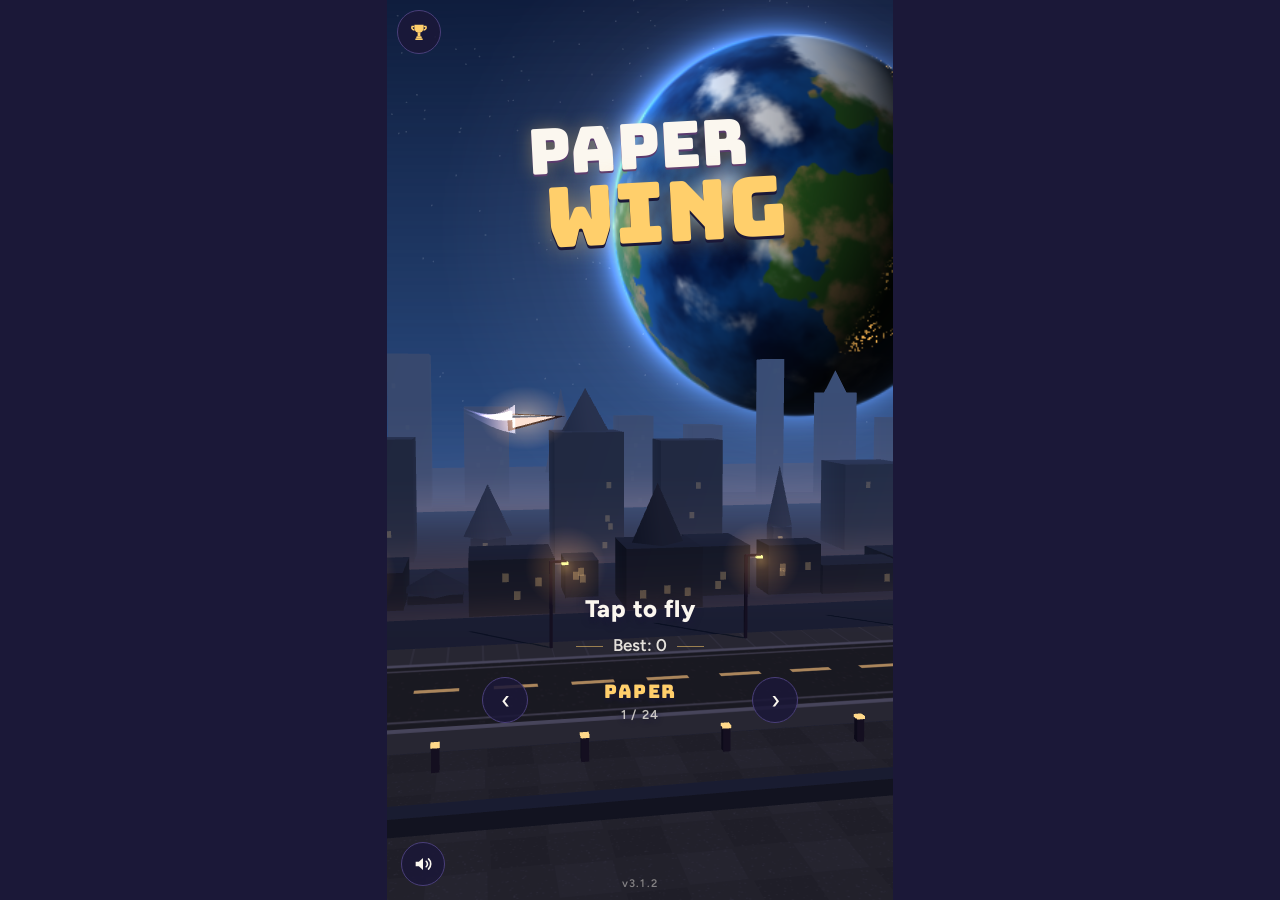
==== index.html @ c00d09dc "v3.1.2: Hubble fotoğrafı gibi Yaratılış Sütunları, FYST tekrar inci beyazı Co-Authored-By: Claude Op" ====
<!doctype html>
<html lang="en" translate="no" class="notranslate">
<head>
<meta charset="utf-8">
<meta name="google" content="notranslate">
<meta name="viewport" content="width=device-width, initial-scale=1, viewport-fit=cover, user-scalable=no">
<title>Paper Wing</title>
<meta name="description" content="Guide a paper plane between frozen clock towers under a giant black hole.">
<meta name="theme-color" content="#1b1838">
<link rel="manifest" href="manifest.webmanifest">
<link rel="icon" type="image/png" sizes="192x192" href="icons/icon-v2-192.png">
<link rel="apple-touch-icon" href="icons/apple-touch-icon-v2.png">
<meta name="apple-mobile-web-app-capable" content="yes">
<meta name="mobile-web-app-capable" content="yes">
<meta name="apple-mobile-web-app-status-bar-style" content="black-translucent">
<meta name="apple-mobile-web-app-title" content="Paper Wing">
<style>
  @font-face { font-family: "Bungee"; src: url("fonts/bungee-latin-400-normal.woff2") format("woff2"); font-weight: 400; font-display: swap; }
  @font-face { font-family: "Figtree"; src: url("fonts/figtree-latin-400-normal.woff2") format("woff2"); font-weight: 400; font-display: swap; }
  @font-face { font-family: "Figtree"; src: url("fonts/figtree-latin-600-normal.woff2") format("woff2"); font-weight: 600; font-display: swap; }
  @font-face { font-family: "Figtree"; src: url("fonts/figtree-latin-800-normal.woff2") format("woff2"); font-weight: 800; font-display: swap; }
  /* Tek dünya: alacakaranlıkta donmuş şehir, bu kez üç boyutlu. Tema bilinçli olarak koyu. */
  :root {
    --ink: #1b1838;
    --dusk: #5a3a6e;
    --paper: #fbf7ef;
    --glow: #ffcf6b;
    --panel: rgba(27, 24, 56, 0.86);
    --panel-edge: #4a3f7a;
    --font-display: "Bungee", "Impact", "Arial Black", sans-serif;
    --font-body: "Figtree", "Segoe UI", system-ui, sans-serif;
    color-scheme: dark;
  }
  *, *::before, *::after { box-sizing: border-box; }
  [hidden] { display: none !important; }
  html, body { height: 100%; }
  body {
    margin: 0; background: var(--ink); color: var(--paper); font-family: var(--font-body);
    overflow: hidden; overscroll-behavior: none; -webkit-tap-highlight-color: transparent;
    user-select: none; -webkit-user-select: none;
  }
  #stage { position: fixed; inset: 0; display: grid; place-items: center; background: var(--ink); touch-action: none; }
  #wrap { position: relative; }
  #game { display: block; touch-action: none; }
  #hud { position: absolute; inset: 0; pointer-events: none; }
  #score {
    /* v3.0.3: tekrar üstte (tam ekranda gök cisimleri aşağı indiği için artık kapatmıyor) */
    position: absolute; top: max(1.6%, env(safe-area-inset-top, 0px)); left: 0; right: 0; text-align: center;
    font-family: var(--font-display); font-size: clamp(36px, 10.5vmin, 62px); color: var(--paper);
    text-shadow: 0 3px 0 var(--ink), 0 0 18px rgba(255, 207, 107, 0.35);
    font-variant-numeric: tabular-nums;
    transform-origin: 50% 60%;
  }
  #flash { position: absolute; inset: 0; background: var(--paper); opacity: 0; }
  #ver { position: absolute; bottom: 1.2%; left: 0; right: 0; text-align: center; font: 600 11px/1 var(--font-body); letter-spacing: .12em; color: var(--paper); opacity: .45; }
  #ui { position: fixed; inset: 0; touch-action: none; }
  #fallback { position: fixed; inset: 0; display: grid; place-items: center; padding-inline: 24px; text-align: center; background: var(--ink); }
  #fallback[hidden] { display: none; }
</style>
<link rel="preload" href="fonts/anton-latin-400-normal.woff2" as="font" type="font/woff2" crossorigin>
<link rel="stylesheet" href="ui.css">
</head>
<body>
<!-- v2.5: FYST açılış logosu (intro.js) — yükleme biter bitmez oynar, dokununca atlanır -->
<div id="intro" style="position:fixed;inset:0;background:#000;z-index:1000"><div id="introFlash"></div><div id="introLogo"><canvas id="introCv"></canvas><div class="introStar s1"></div><div class="introStar s2"></div><div class="introStar s3"></div></div></div>
<script src="intro.js"></script>

<div id="stage">
  <div id="wrap">
    <canvas id="game" aria-label="Paper Wing game"></canvas>
    <div id="hud"><div id="score" hidden></div><div id="flash"></div><div id="ver"></div></div>
  </div>
</div>
<div id="ui"></div>
<p id="fallback" hidden>This device can't run 3D graphics (WebGL).</p>

<script src="three.min.js"></script>
<script>
  window.KK = window.KK || {};
  // Her güncellemede bunu ve sw.js'deki VERSION'ı birlikte artır
  KK.APP_VERSION = '3.1.2';
  KK.W = 360; KK.H = 640; KK.GROUND_Y = 584;
  KK.PALETTE = { skyTop:'#1b1838', skyMid:'#5a3a6e', skyLow:'#e9825a', sun:'#ffcf6b', cityFar:'#3a2f5c', cityNear:'#26203f', tower:'#2e2852', towerEdge:'#4a3f7a', clockFace:'#f3ead8', clockInk:'#1b1838', paper:'#fbf7ef', paperShade:'#d9d0c0', ground:'#171430', groundTop:'#3d335f', glow:'#ffcf6b', text:'#fbf7ef' };
</script>
<!-- game.js ve ui.js 2D sürümden geldi; çizim modülü 3D ile değiştirildi -->
<script src="game.js"></script>
<script src="render3d.js"></script>
<script src="music.js"></script>
<script src="online.js"></script>
<script src="ui.js"></script>
<script>
(function () {
  var canvas = document.getElementById('game');
  if (!window.THREE) { document.getElementById('fallback').hidden = false; return; }

  // v2.5: daha keskin gezegenler için çözünürlük sınırı 1.75 → 2.0 (piksel yükü 2.0²/1.75² = +%31).
  // Koruma: oynarken ilk 180 karenin ortalaması 50 fps altındaysa sınır 1.5'e iner (1.5²/1.75² = −%26).
  // v3.0: kademeli otomatik kalite. Her 180 karelik ölçümde ortalama < 50 fps ise bir kademe iner:
  //   0: DPR 2.0 + gölge → 1: DPR 1.5 (piksel −%44) → 2: DPR 1.25 (−%61) → 3: DPR 1.25 + gölgeler kapalı
  // Seçilen kademe cihazda saklanır, sonraki açılışta oradan başlar (her seferinde baştan yavaşlamasın).
  var PERF_KEY = 'kk.perf', LV_DPR = [2.0, 1.5, 1.25, 1.25];
  var perfLv = 0; try { perfLv = Math.max(0, Math.min(3, parseInt(localStorage.getItem(PERF_KEY), 10) || 0)); } catch (e) { /* yoksay */ }
  var dprCap = LV_DPR[perfLv], perfN = 0, perfMs = 0, perfDone = perfLv >= 3;
  function resize() {
    var dpr = Math.min(window.devicePixelRatio || 1, dprCap); // 3D'de piksel yükünü sınırla (v2.5: 2.0, yavaş cihazda 1.5)
    var scale = Math.min(window.innerWidth / KK.W, window.innerHeight / KK.H);
    var cssW = Math.floor(KK.W * scale), cssH = Math.floor(KK.H * scale);
    // v3.0: telefon ekranı 9:16'dan uzunsa (çoğu telefon ~9:20) tüm ekranı kapla — üst/alt şeritler kalkar.
    // En fazla 9:22'ye kadar uzar (daha uzun ekranlarda küçük şerit kalır). Geniş ekranda (PC) eski çerçeve.
    if (window.innerHeight / window.innerWidth > KK.H / KK.W) { cssW = window.innerWidth; cssH = Math.min(window.innerHeight, Math.floor(cssW * 22 / 9)); }
    canvas.style.width = cssW + 'px'; canvas.style.height = cssH + 'px';
    document.getElementById('wrap').style.width = cssW + 'px';
    document.getElementById('wrap').style.height = cssH + 'px';
    KK.Render3D.resize(cssW, cssH, dpr);
  }

  var state = KK.Game.create();
  try { KK.Render3D.init(canvas, document.getElementById('hud')); }
  catch (err) { document.getElementById('fallback').hidden = false; return; }
  if (perfLv >= 3 && KK.Render3D.lowPower) KK.Render3D.lowPower();
  window.addEventListener('resize', resize);
  resize();

  KK.UI.init({
    root: document.getElementById('ui'),
    canvas: canvas,
    getState: function () { return state; },
    onFlap: function () { KK.Game.flap(state); },
    onRestart: function () { KK.Game.reset(state, KK.UI.startOpts ? KK.UI.startOpts() : null); }   // v2.2: son checkpoint'ten
  });
  if (KK.UI.startOpts) KK.Game.reset(state, KK.UI.startOpts());   // açılışta da kayıtlı checkpoint'ten başla

  var verEl = document.getElementById('ver');
  verEl.textContent = 'v' + KK.APP_VERSION;
  var last = performance.now(), hitStop = 0;
  function frame(now) {
    var rawMs = now - last;
    var dt = Math.min(rawMs / 1000, 1 / 30);
    last = now;
    var paused = KK.UI.isPaused && KK.UI.isPaused();   // v2.0: durdurulmuşken oyun donar
    // v2.1: çarpma anında 80 ms "hit-stop" — darbe hissedilsin diye oyun bir an donar
    if (hitStop > 0) { hitStop -= dt; paused = true; }
    if (!paused) {
      KK.Game.update(state, dt);
      if (state.events.indexOf('bump') >= 0 || state.events.indexOf('hit') >= 0) hitStop = 0.08;
      else if (state.events.indexOf('shield') >= 0) hitStop = 0.05;   // v2.5: kalkan patlayınca daha kısa bir duraklama
    }
    if (!perfDone && state.mode === 'playing' && !paused && rawMs < 250) {
      perfN++; perfMs += rawMs;
      if (perfN >= 180) {
        if (1000 * perfN / perfMs < 50) {
          perfLv++; dprCap = LV_DPR[perfLv]; resize();
          if (perfLv >= 3 && KK.Render3D.lowPower) KK.Render3D.lowPower();
          try { localStorage.setItem(PERF_KEY, String(perfLv)); } catch (e) { /* yoksay */ }
          perfDone = perfLv >= 3;
        } else perfDone = true;            // yeterince akıcı → ölçüm biter
        perfN = 0; perfMs = 0;
      }
    }
    state.best = KK.UI.getBest();
    if (KK.UI.skinFor) KK.Render3D.setSkin(KK.UI.skinFor(state.mode));
    KK.Render3D.draw(state, paused ? 0 : dt, dt);
    KK.UI.handleEvents(state.events, state);
    KK.UI.update(state);
    state.events.length = 0;
    var vh = state.mode !== 'ready'; if (verEl.hidden !== vh) verEl.hidden = vh;   // v3.0: DOM'a sadece değişince yaz
    // Yeni sürüm indirildiyse: oyun ortasında değil, ana ekrandayken sessizce yenile
    if (KK.updateReady && state.mode === 'ready') { KK.updateReady = false; location.reload(); return; }
    requestAnimationFrame(frame);
  }
  // ---- Test modu: linkin sonuna #bot eklenince otomatik pilot + fps sayacı ----
  var BOT = location.hash === '#bot';
  var fpsEl = null, fpsN = 0, fpsT = performance.now();
  if (BOT) {
    fpsEl = document.createElement('div');
    fpsEl.style.cssText = 'position:fixed;left:8px;bottom:8px;z-index:9;padding:4px 8px;border-radius:6px;background:rgba(27,24,56,.8);color:#ffcf6b;font:600 13px/1.2 monospace;pointer-events:none';
    document.body.appendChild(fpsEl);
  }
  function bot(now) {
    fpsN++;
    if (now - fpsT >= 1000) {
      fpsEl.textContent = fpsN + ' fps · ' + renderer() + ' · score ' + state.score;
      fpsN = 0; fpsT = now;
    }
    var p = state.plane;
    if (state.mode === 'dead') { if (state.modeTime > 1.2) KK.Game.reset(state); return; }
    var g = state.gates.find(function (g) { return g.x + g.w > p.x - 15; });
    var target = g ? g.gapY + 16 : 320;
    if (state.mode === 'ready' || (p.y > target && p.vy > -40)) KK.Game.flap(state);
  }
  var glName = null;
  function renderer() {
    if (glName) return glName;
    try {
      var gl = canvas.getContext('webgl2') || canvas.getContext('webgl');
      var ext = gl && gl.getExtension('WEBGL_debug_renderer_info');
      glName = ext ? String(gl.getParameter(ext.UNMASKED_RENDERER_WEBGL)).replace(/^ANGLE \(|\)$/g, '').slice(0, 48) : 'WebGL';
    } catch (e) { glName = 'WebGL'; }
    return glName;
  }
  if (BOT) {
    var inner = frame;
    frame = function (now) { bot(now); inner(now); };
  }
  requestAnimationFrame(frame);
  KK.__state = function () { return state; };
})();
</script>
<script>
  // Çevrimdışı çalışma + "Uygulamayı yükle" için service worker
  if ('serviceWorker' in navigator) {
    // İlk kurulumda zaten yeni sürüm açık; sonraki bir güncelleme devreye girince ana ekranda yenile
    var hadController = !!navigator.serviceWorker.controller;
    navigator.serviceWorker.addEventListener('controllerchange', function () {
      if (hadController) window.KK.updateReady = true;
      hadController = true;
    });
    window.addEventListener('load', function () {
      navigator.serviceWorker.register('sw.js').then(function (reg) {
        // v1.5: uygulama arka plandan öne gelince de güncelleme sor (tam kapatmaya gerek kalmasın)
        document.addEventListener('visibilitychange', function () {
          if (document.visibilityState === 'visible') reg.update().catch(function () {});
        });
        setInterval(function () { reg.update().catch(function () {}); }, 30 * 60 * 1000);
      }).catch(function () {});
    });
  }
</script>
</body>
</html>
---- ui.css ----
@charset "UTF-8";
/* Kağıt Kanat — arayüz katmanları
   Renkler yalnızca index.html değişkenlerinden: --ink --paper --glow --dusk --panel --panel-edge */

.kk-ui {
  --kk-x: 0px;
  --kk-y: 0px;
  --kk-w: 100vw;
  --kk-h: 100vh;
  --kk-r: 0px;
  --kk-ease: cubic-bezier(.2, .8, .2, 1);
  font-family: var(--font-body);
  color: var(--paper);
  -webkit-touch-callout: none;
  user-select: none;
  -webkit-user-select: none;
  cursor: pointer;
}

/* Canvas'ın ekrandaki dikdörtgenine hizalı çerçeve (JS konumlar) */
.kk-frame {
  position: absolute;
  left: var(--kk-x);
  top: var(--kk-y);
  width: var(--kk-w);
  height: var(--kk-h);
  container-type: size;
  pointer-events: none;
}

/* ---------- Ortak katman geçişi ---------- */
.kk-layer {
  position: absolute;
  inset: 0;
  opacity: 0;
  visibility: hidden;          /* gizliyken tıklanamaz ve odaklanamaz */
  pointer-events: none;
  transition: opacity .28s ease, visibility 0s linear .28s;
}
.kk-layer.is-on {
  opacity: 1;
  visibility: visible;
  transition: opacity .28s ease, visibility 0s;
}

/* ---------- Hazır ekranı ---------- */
.kk-ready > * {
  position: absolute;
  left: 0;
  right: 0;
  margin: 0;
  text-align: center;
}

.kk-eyebrow {
  top: max(9%, calc(env(safe-area-inset-top, 0px) + 12px - var(--kk-y)));
  font-size: 13px;
  font-size: clamp(11px, 3.4cqw, 15px);
  font-weight: 600;
  letter-spacing: .22em;
  text-transform: uppercase;
  color: var(--glow);
  opacity: .85;
}

.kk-title {
  top: 13%;
  font-family: var(--font-display);
  font-weight: 400;
  line-height: .92;
  letter-spacing: .01em;
  transform: rotate(-3deg);
  transform-origin: 50% 50%;
  transition: transform .5s var(--kk-ease);
}
.kk-title span { display: block; }
.kk-title-a {
  font-size: 44px;
  font-size: clamp(34px, 12.5cqw, 64px);
  color: var(--paper);
  text-shadow:
    0 2px 0 var(--dusk),
    0 0 18px rgba(255, 207, 107, .35);           /* --glow */
  text-shadow:
    0 2px 0 var(--dusk),
    0 0 18px color-mix(in srgb, var(--glow) 35%, transparent);
}
.kk-title-b {
  font-size: 58px;
  font-size: clamp(44px, 16.5cqw, 84px);
  color: var(--glow);
  margin-left: .6em;                               /* kanat gibi hafif kayık */
  text-shadow:
    0 3px 0 var(--ink),
    0 0 26px rgba(255, 207, 107, .45);
  text-shadow:
    0 3px 0 var(--ink),
    0 0 26px color-mix(in srgb, var(--glow) 45%, transparent);
}
.kk-ready:not(.is-on) .kk-title { transform: rotate(-3deg) translateY(-14px); }

.kk-tap {
  top: 66%;
  font-size: 20px;
  font-size: clamp(17px, 5.4cqw, 24px);
  font-weight: 800;
  letter-spacing: .02em;
  text-shadow: 0 2px 8px var(--ink);
  animation: kk-pulse 1.6s ease-in-out infinite;
}

.kk-ready-best {
  top: calc(66% + 2.4em);
  font-size: 15px;
  font-size: clamp(13px, 4cqw, 17px);
  font-weight: 600;
  font-variant-numeric: tabular-nums;
}
.kk-ready-best::before,
.kk-ready-best::after {
  content: "";
  display: inline-block;
  width: 1.6em;
  height: 1px;
  margin: 0 .6em;
  vertical-align: middle;
  background: var(--glow);
  opacity: .6;
}
.kk-ready-best {
  color: var(--paper);
  opacity: .9;
}

@keyframes kk-pulse {
  0%, 100% { opacity: .55; transform: scale(.98); }
  50%      { opacity: 1;   transform: scale(1.02); }
}

/* ---------- Ölüm paneli ---------- */
.kk-dead {
  display: flex;
  flex-direction: column;
  align-items: center;
  justify-content: center;
  gap: 18px;
  padding: 0 16px;
  background: radial-gradient(ellipse at 50% 45%, rgba(27, 24, 56, .15), rgba(27, 24, 56, .6));
  background: radial-gradient(ellipse at 50% 45%,
    color-mix(in srgb, var(--ink) 15%, transparent),
    color-mix(in srgb, var(--ink) 60%, transparent));
}

/* Kağıt kart: çizgili defter yaprağı + kıvrık köşe */
.kk-card {
  position: relative;
  box-sizing: border-box;
  width: min(84%, 300px);
  padding: 26px 22px 22px;
  text-align: center;
  color: var(--ink);
  background-color: var(--paper);
  background-image: repeating-linear-gradient(
    to bottom,
    transparent 0 27px,
    rgba(90, 58, 110, .14) 27px 28px);            /* --dusk çizgiler */
  background-image: repeating-linear-gradient(
    to bottom,
    transparent 0 27px,
    color-mix(in srgb, var(--dusk) 14%, transparent) 27px 28px);
  border-radius: 3px;
  box-shadow:
    0 1px 0 var(--panel-edge),
    0 18px 40px rgba(27, 24, 56, .55);
  box-shadow:
    0 1px 0 var(--panel-edge),
    0 18px 40px color-mix(in srgb, var(--ink) 55%, transparent);
  clip-path: polygon(0 0, calc(100% - 28px) 0, 100% 28px, 100% 100%, 0 100%);
  transform: rotate(-1.5deg);
  transition: transform .45s var(--kk-ease);
}
/* Kıvrık köşe (kartın kesilen köşesinin katlanmış hali) */
.kk-card::after {
  content: "";
  position: absolute;
  top: 0;
  right: 0;
  width: 28px;
  height: 28px;
  background: linear-gradient(225deg, transparent 50%, var(--glow) 50%);
  background: linear-gradient(225deg, transparent 50%,
    color-mix(in srgb, var(--glow) 55%, var(--paper)) 50%);
}
.kk-dead:not(.is-on) .kk-card {
  transform: translateY(26px) rotate(-5deg) scale(.96);
}

.kk-card-title {
  margin: 0 0 10px;
  font-family: var(--font-display);
  font-weight: 400;
  font-size: 34px;
  font-size: clamp(28px, 9.5cqw, 40px);
  line-height: 1;
  color: var(--dusk);
}

.kk-label {
  margin: 0;
  font-size: 12px;
  font-weight: 800;
  letter-spacing: .24em;
  text-transform: uppercase;
  color: var(--dusk);
}

.kk-score {
  margin: 0;
  font-family: var(--font-display);
  font-size: 72px;
  font-size: clamp(60px, 21cqw, 96px);
  line-height: 1.05;
  color: var(--ink);
  font-variant-numeric: tabular-nums;
}

.kk-card-best {
  margin: 2px 0 18px;
  font-size: 16px;
  font-weight: 600;
  color: var(--ink);
  font-variant-numeric: tabular-nums;
}

/* "Yeni rekor!" damgası (başlığın üstünde, sadece rekor olunca yer kaplar) */
.kk-badge {
  display: none;
  margin: -6px 0 10px;
  padding: 5px 12px 4px;
  font-family: var(--font-display);
  font-size: 14px;
  letter-spacing: .03em;
  color: var(--ink);
  background: var(--glow);
  border: 2px solid var(--ink);
  border-radius: 3px;
  transform: rotate(-6deg);
}
.kk-badge.is-on { display: inline-block; }
.kk-dead.is-on .kk-badge.is-on { animation: kk-stamp .4s var(--kk-ease) .3s both; }

@keyframes kk-stamp {
  from { opacity: 0; transform: rotate(-14deg) scale(1.8); }
  to   { opacity: 1; transform: rotate(-6deg) scale(1); }
}

/* ---------- Butonlar ---------- */
.kk-btn {
  pointer-events: auto;
  font: inherit;
  cursor: pointer;
  touch-action: manipulation;
  -webkit-tap-highlight-color: transparent;
}
.kk-btn:focus { outline: none; }
.kk-btn:focus-visible {
  outline: 3px solid var(--glow);
  outline-offset: 3px;
}

.kk-again {
  display: block;
  width: 100%;
  min-height: 52px;
  padding: 12px 18px;
  border: 0;
  border-radius: 999px;
  font-family: var(--font-display);
  font-size: 20px;
  letter-spacing: .02em;
  color: var(--paper);
  background: var(--ink);
  box-shadow: inset 0 -3px 0 var(--dusk), 0 0 0 2px var(--ink);
  transition: transform .12s ease, box-shadow .12s ease, background-color .12s ease;
}
.kk-again:hover { background: var(--dusk); box-shadow: inset 0 -3px 0 var(--ink), 0 0 0 2px var(--ink); }
.kk-again:active { transform: translateY(2px); box-shadow: inset 0 -1px 0 var(--dusk), 0 0 0 2px var(--ink); }
.kk-again:focus-visible { outline-color: var(--dusk); }

.kk-hint {
  margin: 0;
  font-size: 15px;
  font-weight: 600;
  color: var(--paper);
  text-shadow: 0 2px 8px var(--ink);
  opacity: 0;
  transition: opacity .3s ease;
}
.kk-hint.is-on { opacity: .85; }

/* Sessiz düğmesi: v3.0.3'ten beri çerçevenin SOL ALTI, duraklat yanında */
.kk-mute {
  position: absolute;
  bottom: max(14px, calc(env(safe-area-inset-bottom, 0px) + 8px - var(--kk-b, 0px)));
  left: max(14px, calc(env(safe-area-inset-left, 0px) + 8px - var(--kk-x)));   /* v3.0.3: sol alt köşe */
  width: 44px;
  height: 44px;
  padding: 10px;
  display: grid;
  place-items: center;
  color: var(--paper);
  background: var(--panel);
  border: 1px solid var(--panel-edge);
  border-radius: 50%;
  transition: background-color .15s ease, color .15s ease;
}
.kk-mute svg { width: 22px; height: 22px; display: block; }
.kk-mute[aria-pressed="true"] { color: var(--glow); }
.kk-mute:hover { background: var(--dusk); }

/* Ekran okuyucu metni */
.kk-sr {
  position: absolute;
  width: 1px;
  height: 1px;
  margin: -1px;
  overflow: hidden;
  clip: rect(0 0 0 0);
  white-space: nowrap;
}

/* Kısa ekranlar (yatay telefon vb.) */
@container (max-height: 520px) {
  .kk-dead { gap: 10px; }
  .kk-card { padding: 16px 18px 16px; }
  .kk-card-title { margin-bottom: 4px; }
  .kk-card-best { margin-bottom: 10px; }
}

/* Hareket azaltma: animasyon ve geçiş yok */
@media (prefers-reduced-motion: reduce) {
  .kk-ui *,
  .kk-ui *::before,
  .kk-ui *::after {
    animation: none !important;
    transition: none !important;
  }
  .kk-dead:not(.is-on) .kk-card { transform: rotate(-1.5deg); }
  .kk-ready:not(.is-on) .kk-title { transform: rotate(-3deg); }
  .kk-tap { opacity: 1; }
}

/* ---------- v2.0: Skin seçici ---------- */
.kk-skins {
  top: calc(66% + 4.9em);
  display: flex;
  align-items: center;
  justify-content: center;
  gap: 10px;
  font-size: 15px;
  font-size: clamp(13px, 4cqw, 17px);
}
.kk-arrow {
  flex: none;
  width: 46px;
  height: 46px;
  padding: 0;
  font-size: 26px;
  line-height: 1;
  color: var(--paper);
  background: var(--panel);
  border: 1px solid var(--panel-edge);
  border-radius: 50%;
}
.kk-arrow:active { transform: scale(.92); }
.kk-skin-info {
  /* v3.0: sabit genişlik → oklar isim uzunluğuna göre kaymaz (eskiden min-width idi). v3.0.3: 10.5 → 12em (SINGULARITY ★4 sığsın) */
  width: 12em;
  flex: none;
  display: flex;
  flex-direction: column;
  align-items: center;
  gap: 3px;
  text-shadow: 0 2px 6px var(--ink);
}
.kk-skin-name {
  max-width: 100%;
  white-space: nowrap;
  overflow: hidden;
  text-overflow: ellipsis;
  font-family: var(--font-display);
  font-size: 1.1em;
  letter-spacing: .06em;
  color: var(--glow);
}
.kk-skin-lock {
  font-size: .75em;
  font-weight: 600;
  letter-spacing: .1em;
  text-transform: uppercase;
  opacity: .75;
}
.kk-skins.is-locked .kk-skin-name { color: var(--paper); opacity: .55; }
.kk-skins.is-star .kk-skin-name {
  /* v3.0: yıldızla açılan skinler — gökkuşağı akan isim */
  background: linear-gradient(90deg, #ff6ad5, #ffd36a, #6affd2, #6a9bff, #ff6ad5);
  background-size: 200% 100%;
  -webkit-background-clip: text; background-clip: text;
  color: transparent;
  animation: kk-holo 3s linear infinite;
}
/* v3.0: DEV FYST — açılıştaki FYST logosunun yazısı: Anton, dikeyde 0.596 basık, holografik beyaz/pembe/mavi */
.kk-skins.is-dev .kk-skin-name {
  font-family: "Anton", var(--font-display);
  font-size: 2.3em;
  line-height: 1;
  letter-spacing: .04em;
  transform: scaleY(.596);
  margin: -.2em 0 -.24em;
  overflow: visible;
  background: linear-gradient(100deg, #ffffff 0%, #ffc6e6 22%, #ff8cc8 34%, #ffffff 50%, #8cc8ff 66%, #e3b8f2 80%, #ffffff 100%);
  background-size: 220% 100%;
  -webkit-background-clip: text; background-clip: text;
  color: transparent;
  filter: drop-shadow(0 0 6px rgba(255, 150, 210, .55)) drop-shadow(0 2px 0 #1b1838);
  animation: kk-holo 2.4s linear infinite;
}
/* v3.0: AGA — zümrüt yeşili, ışıltılı altın süpürme */
.kk-skins.is-aga .kk-skin-name {
  font-size: 1.35em;
  letter-spacing: .2em;
  background: linear-gradient(90deg, #2fbf71, #8affc0, #ffe9a0, #8affc0, #2fbf71);
  background-size: 200% 100%;
  -webkit-background-clip: text; background-clip: text;
  color: transparent;
  filter: drop-shadow(0 2px 0 #062a18) drop-shadow(0 0 6px rgba(90, 255, 168, .5));
  animation: kk-holo 4s linear infinite;
}
/* v3.0: CHEERS — kehribar bira, köpük beyazı */
.kk-skins.is-cheers .kk-skin-name {
  background: linear-gradient(180deg, #fffbe8 0 34%, #ffc547 38%, #d9861a 100%);
  -webkit-background-clip: text; background-clip: text;
  color: transparent;
  filter: drop-shadow(0 2px 0 #1a0a02) drop-shadow(0 0 6px rgba(255, 197, 71, .5));
}
/* Gradyan isimlerde text-shadow yazının ÜSTÜNE çizilip onu karartıyordu → gölge yerine filter: drop-shadow */
.kk-skins.is-star .kk-skin-name, .kk-skins.is-dev .kk-skin-name, .kk-skins.is-aga .kk-skin-name, .kk-skins.is-cheers .kk-skin-name { text-shadow: none; }
.kk-skins.is-star .kk-skin-name { filter: drop-shadow(0 2px 0 #1b1838) drop-shadow(0 0 5px rgba(255, 255, 255, .25)); }
@keyframes kk-holo { to { background-position: 200% 0; } }

/* Gizli dokunma alanı: sürüm yazısının üstünde, görünmez */
.kk-devtap {
  top: auto;
  bottom: 0;
  left: 30%;
  right: 30%;
  height: 34px;
  padding: 0;
  opacity: 0;
  border: 0;
  background: transparent;
}

/* ---------- v2.0: Durdurma ---------- */
.kk-pause {
  position: absolute;
  bottom: max(14px, calc(env(safe-area-inset-bottom, 0px) + 8px - var(--kk-b, 0px)));
  left: calc(max(14px, calc(env(safe-area-inset-left, 0px) + 8px - var(--kk-x))) + 52px);   /* v3.0.3: sesin sağında */
  width: 44px;
  height: 44px;
  padding: 10px;
  display: grid;
  place-items: center;
  color: var(--paper);
  background: var(--panel);
  border: 1px solid var(--panel-edge);
  border-radius: 50%;
  opacity: 0;
  visibility: hidden;
  transition: opacity .2s ease, visibility 0s linear .2s;
}
.kk-pause.is-on { opacity: 1; visibility: visible; transition: opacity .2s ease, visibility 0s; }
.kk-pause svg { width: 22px; height: 22px; display: block; }
.kk-paused, .kk-code, .kk-finish {
  display: grid;
  place-items: center;
  background: rgba(13, 11, 30, .45);
}
.kk-paused.is-on, .kk-code.is-on, .kk-finish.is-on { pointer-events: auto; }
.kk-pcard, .kk-ccard { display: flex; flex-direction: column; gap: 10px; }
.kk-ghost {
  min-height: 46px;
  padding: 10px 18px;
  font-weight: 800;
  color: var(--dusk);
  background: transparent;
  border: 2px solid var(--dusk);
  border-radius: 12px;
}
.kk-ghost:active { transform: scale(.97); }
.kk-count {
  position: absolute;
  inset: 0;
  display: grid;
  place-items: center;
  pointer-events: none;
  font-family: var(--font-display);
  font-size: clamp(64px, 26cqw, 120px);
  color: var(--paper);
  text-shadow: 0 4px 0 var(--ink), 0 0 30px rgba(255, 207, 107, .5);
}
.kk-count:empty { display: none; }

/* Kod kutusu */
.kk-input {
  pointer-events: auto;
  box-sizing: border-box;
  width: 100%;
  min-height: 48px;
  padding: 10px 12px;
  font: 800 18px/1 var(--font-body);
  letter-spacing: .12em;
  text-align: center;
  text-transform: uppercase;
  color: var(--ink);
  background: #fff;
  border: 2px solid var(--dusk);
  border-radius: 12px;
  user-select: text;
  -webkit-user-select: text;
}
.kk-input:focus { outline: 3px solid var(--glow); outline-offset: 2px; }
.kk-code-msg { margin: 0; min-height: 1.2em; font-weight: 800; color: var(--dusk); }
.kk-shake { animation: kk-shake .35s ease; }
@keyframes kk-shake { 25% { transform: translateX(-8px); } 75% { transform: translateX(8px); } }

/* ---------- v2.2: İlerleme ve yolculuk sonu ---------- */
.kk-progress {
  top: calc(66% - 2.3em);
  font-size: 13px;
  font-size: clamp(12px, 3.6cqw, 15px);
  font-weight: 800;
  letter-spacing: .08em;
  text-transform: uppercase;
  color: var(--glow);
  text-shadow: 0 2px 6px var(--ink);
}
.kk-progress:empty { display: none; }
.kk-fcard { display: flex; flex-direction: column; gap: 8px; }
.kk-fin-stars {
  margin: 0;
  font-size: clamp(34px, 12cqw, 52px);
  line-height: 1;
  color: #e0a800;
  text-shadow: 0 0 18px rgba(255, 207, 107, .8);
  animation: kk-pulse 1.4s ease-in-out infinite;
}
.kk-fin-gift { margin: 0 0 6px; font-weight: 800; color: var(--dusk); line-height: 1.35; }

/* ───────── v2.5: FYST açılış logosu (intro.js) ───────── */
  @font-face { font-family: "Anton"; src: url("fonts/anton-latin-400-normal.woff2") format("woff2"); font-display: block; }
  /* FYST açılışı: siyah ekran → BAM (logo oturur + sarsıntı + flaş) → holografik ışık süpürmesi → kararma */
  #intro { position: fixed; inset: 0; background: #000; display: grid; place-items: center; z-index: 1000; touch-action: none; }
  #intro.out { opacity: 0; transition: opacity .4s ease; }
  #introFlash { position: absolute; inset: 0; background: #fff; opacity: 0; pointer-events: none; }
  /* v3.0: optik merkez — kutu ekranın tam ortasında 'aşağıda' görünüyordu; alt boşluk 7vh → logo 3.5vh yukarı */
  #introLogo { position: relative; opacity: 0; will-change: transform; }   /* v3.0.4: tam ortada (uygulama artık gerçekten tam ekran) */
  #introCv { display: block; filter: drop-shadow(0 0 0 rgba(255, 170, 220, 0)); }
  .introStar { position: absolute; right: -3%; top: -12%; width: 16%; aspect-ratio: 1; opacity: 0; transform: scale(0); pointer-events: none;
    background: radial-gradient(circle, #fff 0 6%, rgba(255, 200, 235, .85) 9%, transparent 30%),
                linear-gradient(90deg, transparent 47%, #fff 50%, transparent 53%),
                linear-gradient(0deg, transparent 47%, #fff 50%, transparent 53%);
    -webkit-mask: radial-gradient(circle, #000 20%, transparent 70%); mask: radial-gradient(circle, #000 20%, transparent 70%); }
  .bam #introLogo { animation: bam .14s cubic-bezier(.2, 1.6, .4, 1) forwards, shake .22s linear .02s; }
  .bam #introFlash { animation: flash .18s ease-out; }
  .bam #introCv { animation: bamglow .5s ease-out; }
  .shine #introCv { animation: glow 1s ease-in-out; }
  .introStar.s1 { right: auto; left: 2%; top: 55%; width: 9%; }
  .introStar.s2 { right: auto; left: 46%; top: 8%; width: 11%; }
  .shine .introStar.s1 { animation: star .45s ease-out .22s; }
  .shine .introStar.s2 { animation: star .45s ease-out .45s; }
  .shine .introStar.s3 { animation: star .6s ease-out .7s; }
  @keyframes bam { 0% { opacity: 1; transform: scale(1.15); } 100% { opacity: 1; transform: scale(1); } }
  @keyframes shake { 0%, 100% { translate: 0 0; } 20% { translate: -6px 3px; } 40% { translate: 5px -4px; } 60% { translate: -4px -2px; } 80% { translate: 3px 3px; } }
  @keyframes flash { 0% { opacity: .55; } 100% { opacity: 0; } }
  @keyframes glow { 0%, 100% { filter: drop-shadow(0 0 0 rgba(255, 170, 220, 0)); } 50% { filter: drop-shadow(0 0 22px rgba(255, 160, 220, .35)) drop-shadow(0 0 6px rgba(170, 215, 255, .25)); } }
  @keyframes bamglow { 0% { filter: drop-shadow(0 0 40px rgba(255, 255, 255, .9)); } 100% { filter: drop-shadow(0 0 0 rgba(255, 255, 255, 0)); } }
  @keyframes star { 0% { opacity: 0; transform: scale(0) rotate(0deg); } 35% { opacity: 1; transform: scale(1) rotate(45deg); } 100% { opacity: 0; transform: scale(.3) rotate(90deg); } }

/* ---------- v2.5: iPhone kurulum rehberi (sadece iOS Safari, ana ekrana eklenmemişken) ---------- */
.kk-ios {
  position: fixed; z-index: 20; left: 50%; transform: translateX(-50%);
  bottom: calc(max(12px, env(safe-area-inset-bottom, 0px)) + 4px);
  width: min(340px, calc(100% - 32px)); box-sizing: border-box;
  padding: 12px 40px 12px 14px; border-radius: 14px;
  background: rgba(27, 24, 56, .94); border: 1px solid rgba(255, 255, 255, .16);
  box-shadow: 0 10px 30px rgba(0, 0, 0, .45);
  color: var(--paper, #fbf7ef); font: 600 13px/1.4 var(--font-body, system-ui, sans-serif);
}
.kk-ios[hidden] { display: none; }
.kk-ios-t { display: block; margin-bottom: 6px; font-weight: 800; letter-spacing: .06em; text-transform: uppercase; font-size: 12px; color: var(--glow, #ffcf6b); }
.kk-ios ol { margin: 0; padding-left: 18px; display: grid; gap: 3px; }
.kk-ios-x {
  position: absolute; top: 6px; right: 6px; width: 32px; height: 32px; border: 0; border-radius: 50%;
  background: transparent; color: inherit; font-size: 22px; line-height: 1; opacity: .7; cursor: pointer;
}
.kk-ios-x:focus-visible { outline: 2px solid var(--glow, #ffcf6b); }

/* ---------- v2.5: Skor tablosu ---------- */
/* Kupa düğmesi: çerçevenin sol üstü (sağ üstte ses düğmesi var), sadece ana ekran ve bitiş ekranında */
.kk-boardbtn {
  position: absolute;
  top: max(10px, calc(env(safe-area-inset-top, 0px) + 8px - var(--kk-y)));
  left: max(10px, calc(env(safe-area-inset-left, 0px) + 8px - var(--kk-x)));
  width: 44px; height: 44px; padding: 10px;
  display: grid; place-items: center;
  color: var(--glow);
  background: var(--panel);
  border: 1px solid var(--panel-edge);
  border-radius: 50%;
  opacity: 0; visibility: hidden;
  transition: opacity .2s ease, visibility 0s linear .2s, background-color .15s ease;
}
.kk-boardbtn.is-on { opacity: 1; visibility: visible; transition: opacity .2s ease, visibility 0s, background-color .15s ease; }
.kk-boardbtn svg { width: 22px; height: 22px; display: block; }
.kk-boardbtn:hover { background: var(--dusk); }
.kk-board { display: grid; place-items: center; background: rgba(13, 11, 30, .55); }
.kk-board.is-on { pointer-events: auto; }
.kk-bcard { display: flex; flex-direction: column; gap: 10px; width: min(88%, 330px); }
/* Satırlar kartın 28 px'lik defter çizgilerine oturur */
.kk-board-list { list-style: none; margin: 0; padding: 0; text-align: left; font-variant-numeric: tabular-nums; }
.kk-board-row {
  display: grid; grid-template-columns: 1.6em auto 1fr auto; align-items: baseline; column-gap: 8px;
  height: 28px; line-height: 28px; padding: 0 4px; color: var(--ink);
}
.kk-board-rank { font-weight: 800; color: var(--dusk); opacity: .7; text-align: right; }
.kk-board-score { font-family: var(--font-display); font-size: 19px; }
.kk-board-where { font-size: 11px; font-weight: 800; letter-spacing: .08em; text-transform: uppercase; color: var(--dusk); white-space: nowrap; overflow: hidden; text-overflow: ellipsis; min-width: 0; }
.kk-board-date { font-size: 12px; color: var(--dusk); opacity: .75; }
.kk-board-row:first-child .kk-board-rank, .kk-board-row:first-child .kk-board-score { color: #b8860b; opacity: 1; }
.kk-board-row.is-new { background: color-mix(in srgb, var(--glow) 32%, transparent); border-radius: 4px; }
.kk-board-empty { padding: 14px 4px; line-height: 28px; text-align: center; color: var(--dusk); font-weight: 600; }

/* ---------- v2.5: Müzik / efekt ses kaydırıcıları (duraklatma menüsü) ---------- */
.kk-vol { display: grid; grid-template-columns: 4.6em 1fr 3em; align-items: center; gap: 10px; height: 28px; color: var(--dusk); font-weight: 800; font-size: 13px; letter-spacing: .04em; }
.kk-vol-out { text-align: right; font-variant-numeric: tabular-nums; font-size: 12px; opacity: .8; }
.kk-range { -webkit-appearance: none; appearance: none; width: 100%; height: 28px; min-height: 0; margin: 0; padding: 0; box-shadow: none; background: transparent; border: 0; accent-color: var(--dusk); }
.kk-range::-webkit-slider-runnable-track { height: 6px; border-radius: 3px; background: color-mix(in srgb, var(--dusk) 28%, transparent); }
.kk-range::-webkit-slider-thumb { -webkit-appearance: none; width: 22px; height: 22px; margin-top: -8px; border-radius: 50%; background: var(--dusk); border: 3px solid var(--paper); box-shadow: 0 1px 3px rgba(0,0,0,.35); }
.kk-range::-moz-range-track { height: 6px; border-radius: 3px; background: color-mix(in srgb, var(--dusk) 28%, transparent); }
.kk-range::-moz-range-thumb { width: 18px; height: 18px; border-radius: 50%; background: var(--dusk); border: 3px solid var(--paper); }
.kk-range:focus-visible { outline: 2px solid var(--glow); outline-offset: 2px; }

/* ---------- v2.5: Yıldız rozeti (bitirilen yolculuk sayısı) — başlığın altında ---------- */
.kk-starbadge {
  top: 36%;
  font-family: var(--font-display);
  font-size: clamp(22px, 7.5cqw, 32px);
  letter-spacing: .08em;
  color: var(--glow);
  text-shadow: 0 3px 0 var(--ink), 0 0 18px rgba(255, 207, 107, .55);
}
.kk-starbadge:empty { display: none; }

/* ---------- v2.5: Çevrimiçi skor tablosu: sekmeler, isim ---------- */
.kk-tabs { display: grid; grid-template-columns: repeat(3, 1fr); gap: 4px; padding: 3px; border-radius: 10px; background: color-mix(in srgb, var(--dusk) 14%, transparent); }
.kk-tabs[hidden] { display: none; }
.kk-tab { min-height: 34px; padding: 4px 6px; border: 0; border-radius: 8px; background: transparent; color: var(--dusk); font: 800 12px/1.1 var(--font-body); letter-spacing: .03em; }
.kk-tab.is-on { background: var(--dusk); color: var(--paper); }
.kk-tab:focus-visible { outline: 2px solid var(--glow); }
.kk-nameform { display: flex; flex-direction: column; gap: 8px; }
.kk-nameform[hidden] { display: none; }
.kk-nameinput { text-transform: none; letter-spacing: .02em; }
.kk-board-me { align-self: center; min-height: 32px; padding: 4px 10px; border: 0; background: transparent; color: var(--dusk); font: 700 12px/1.35 var(--font-body); white-space: pre-line; text-decoration: underline; text-underline-offset: 3px; opacity: .8; }
.kk-board-me[hidden] { display: none; }
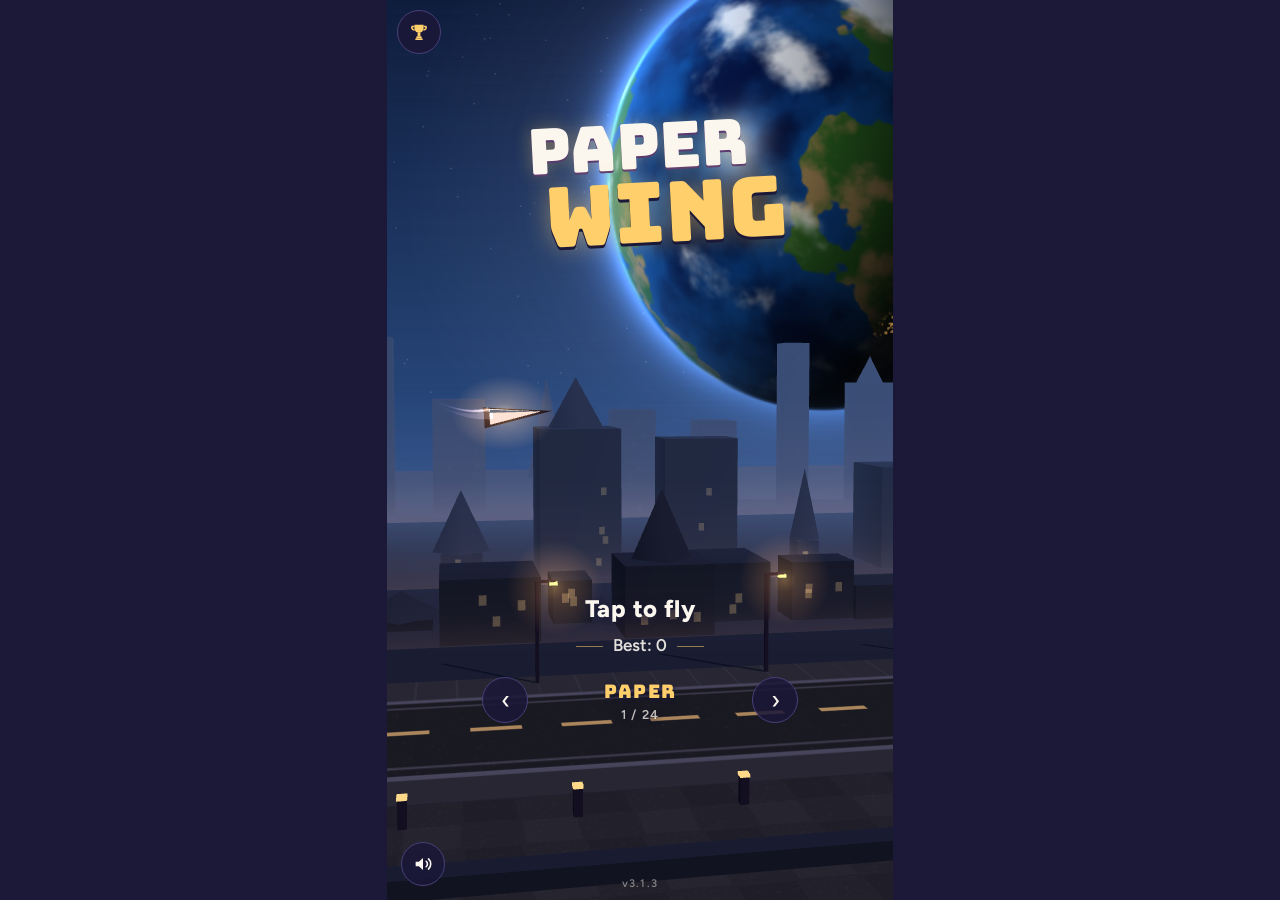
==== commit dd62439c: "v3.1.3: tanıtım turu (/tour): her 20 kulede bir gök cismi, ayrı kayıtlar, skor tablosu kapalı Co-Aut" ====
--- a/index.html
+++ b/index.html
@@ -78,7 +78,7 @@
 <script>
   window.KK = window.KK || {};
   // Her güncellemede bunu ve sw.js'deki VERSION'ı birlikte artır
-  KK.APP_VERSION = '3.1.2';
+  KK.APP_VERSION = '3.1.3';
   KK.W = 360; KK.H = 640; KK.GROUND_Y = 584;
   KK.PALETTE = { skyTop:'#1b1838', skyMid:'#5a3a6e', skyLow:'#e9825a', sun:'#ffcf6b', cityFar:'#3a2f5c', cityNear:'#26203f', tower:'#2e2852', towerEdge:'#4a3f7a', clockFace:'#f3ead8', clockInk:'#1b1838', paper:'#fbf7ef', paperShade:'#d9d0c0', ground:'#171430', groundTop:'#3d335f', glow:'#ffcf6b', text:'#fbf7ef' };
 </script>
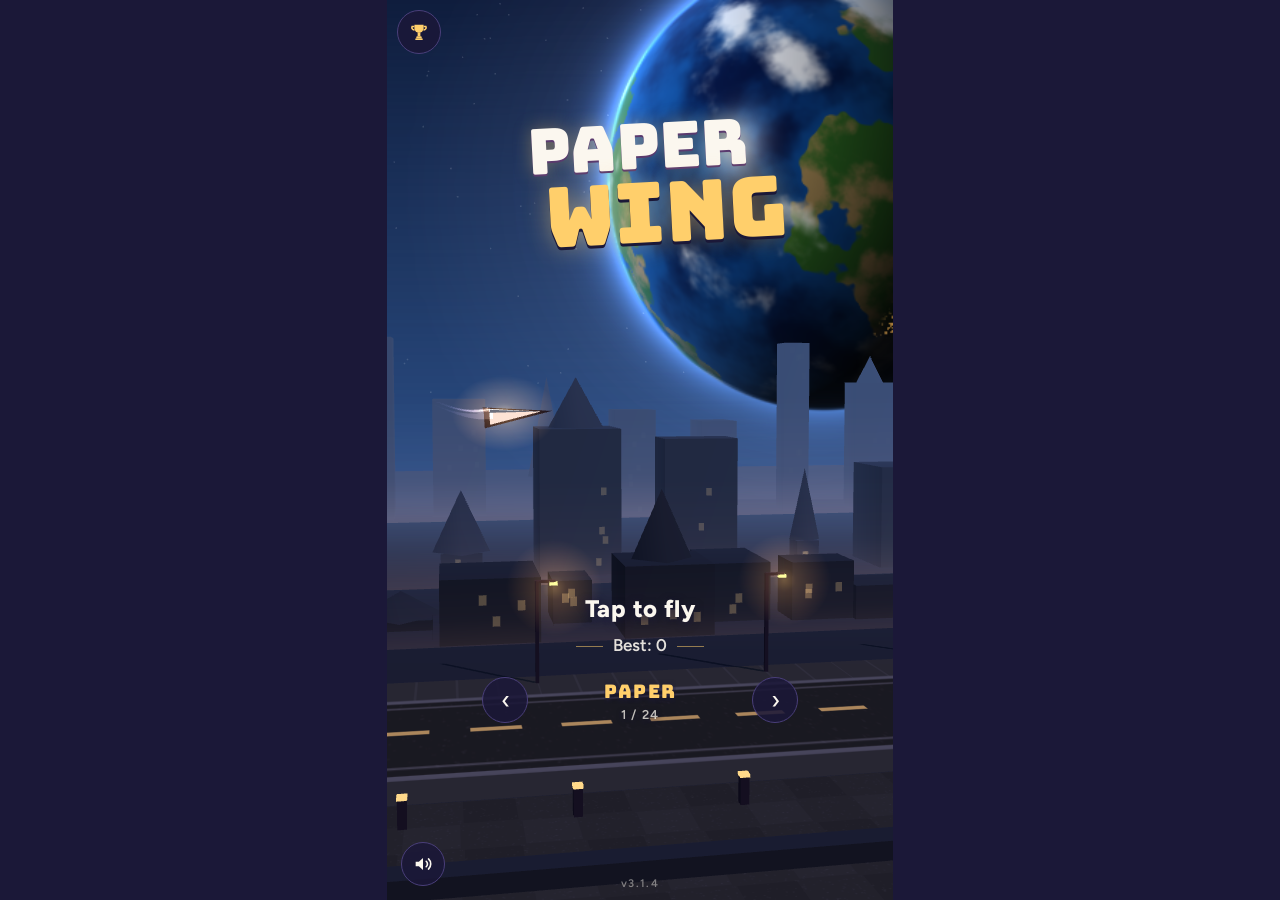
==== commit 09e6a44c: "v3.1.4: tanıtım turu 10 kulede bir gök cismi Co-Authored-By: Claude Opus 5.5 <noreply@anthropic.com>" ====
--- a/index.html
+++ b/index.html
@@ -78,7 +78,7 @@
 <script>
   window.KK = window.KK || {};
   // Her güncellemede bunu ve sw.js'deki VERSION'ı birlikte artır
-  KK.APP_VERSION = '3.1.3';
+  KK.APP_VERSION = '3.1.4';
   KK.W = 360; KK.H = 640; KK.GROUND_Y = 584;
   KK.PALETTE = { skyTop:'#1b1838', skyMid:'#5a3a6e', skyLow:'#e9825a', sun:'#ffcf6b', cityFar:'#3a2f5c', cityNear:'#26203f', tower:'#2e2852', towerEdge:'#4a3f7a', clockFace:'#f3ead8', clockInk:'#1b1838', paper:'#fbf7ef', paperShade:'#d9d0c0', ground:'#171430', groundTop:'#3d335f', glow:'#ffcf6b', text:'#fbf7ef' };
 </script>
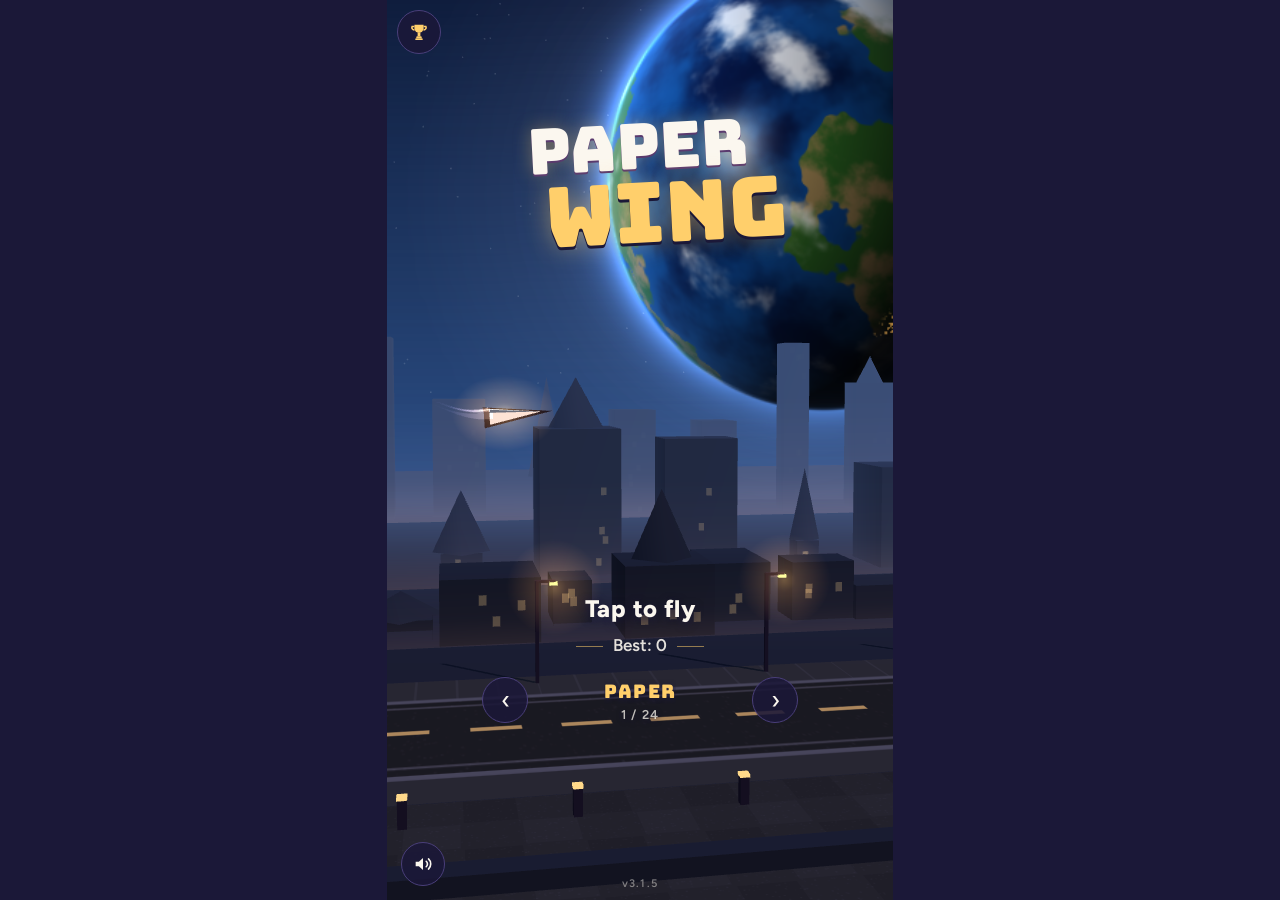
==== commit 85cae795: "v3.1.5: TON 618 tekrar tam çözünürlükte Co-Authored-By: Claude Opus 5.5 <noreply@anthropic.com> Clau" ====
--- a/index.html
+++ b/index.html
@@ -78,7 +78,7 @@
 <script>
   window.KK = window.KK || {};
   // Her güncellemede bunu ve sw.js'deki VERSION'ı birlikte artır
-  KK.APP_VERSION = '3.1.4';
+  KK.APP_VERSION = '3.1.5';
   KK.W = 360; KK.H = 640; KK.GROUND_Y = 584;
   KK.PALETTE = { skyTop:'#1b1838', skyMid:'#5a3a6e', skyLow:'#e9825a', sun:'#ffcf6b', cityFar:'#3a2f5c', cityNear:'#26203f', tower:'#2e2852', towerEdge:'#4a3f7a', clockFace:'#f3ead8', clockInk:'#1b1838', paper:'#fbf7ef', paperShade:'#d9d0c0', ground:'#171430', groundTop:'#3d335f', glow:'#ffcf6b', text:'#fbf7ef' };
 </script>
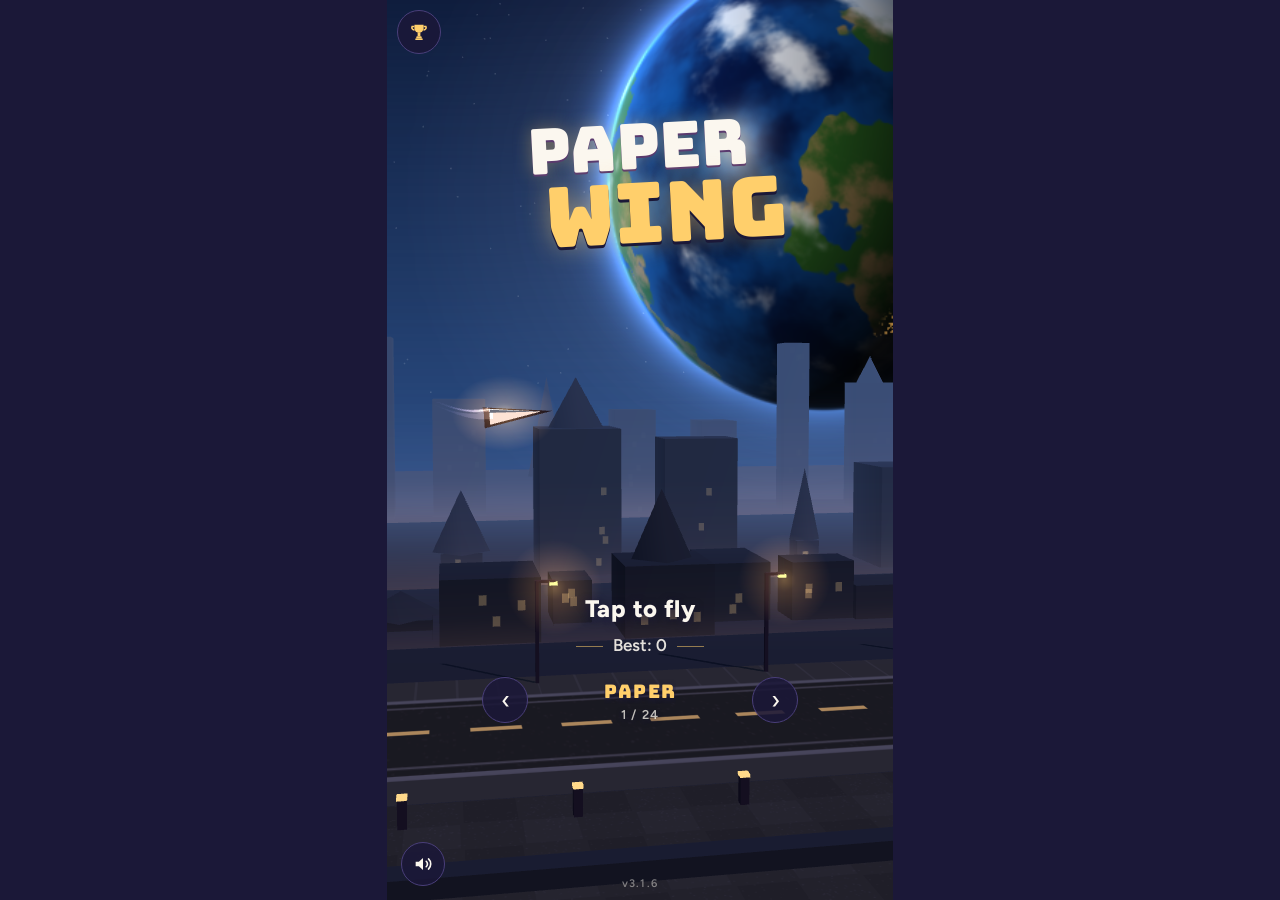
==== commit b264c6ca: "v3.1.6: bira skininin adı 'BİRADAN KAYNAKLIMI ?', Türkçe büyük harfler için yazı tipi Co-Authored-By" ====
--- a/index.html
+++ b/index.html
@@ -16,6 +16,8 @@
 <meta name="apple-mobile-web-app-title" content="Paper Wing">
 <style>
   @font-face { font-family: "Bungee"; src: url("fonts/bungee-latin-400-normal.woff2") format("woff2"); font-weight: 400; font-display: swap; }
+  /* v3.1.6: Türkçe büyük harfler (İ, Ş, Ğ) için genişletilmiş Latin alt kümesi — sadece bu harfler gerekince indirilir */
+  @font-face { font-family: "Bungee"; src: url("fonts/bungee-latin-ext-400-normal.woff2") format("woff2"); font-weight: 400; font-display: swap; unicode-range: U+0100-02BA, U+02BD-02C5, U+02C7-02CC, U+02CE-02D7, U+02DD-02FF, U+1E00-1E9F, U+2020, U+20A0-20AB, U+20AD-20C0, U+2113; }
   @font-face { font-family: "Figtree"; src: url("fonts/figtree-latin-400-normal.woff2") format("woff2"); font-weight: 400; font-display: swap; }
   @font-face { font-family: "Figtree"; src: url("fonts/figtree-latin-600-normal.woff2") format("woff2"); font-weight: 600; font-display: swap; }
   @font-face { font-family: "Figtree"; src: url("fonts/figtree-latin-800-normal.woff2") format("woff2"); font-weight: 800; font-display: swap; }
@@ -78,7 +80,7 @@
 <script>
   window.KK = window.KK || {};
   // Her güncellemede bunu ve sw.js'deki VERSION'ı birlikte artır
-  KK.APP_VERSION = '3.1.5';
+  KK.APP_VERSION = '3.1.6';
   KK.W = 360; KK.H = 640; KK.GROUND_Y = 584;
   KK.PALETTE = { skyTop:'#1b1838', skyMid:'#5a3a6e', skyLow:'#e9825a', sun:'#ffcf6b', cityFar:'#3a2f5c', cityNear:'#26203f', tower:'#2e2852', towerEdge:'#4a3f7a', clockFace:'#f3ead8', clockInk:'#1b1838', paper:'#fbf7ef', paperShade:'#d9d0c0', ground:'#171430', groundTop:'#3d335f', glow:'#ffcf6b', text:'#fbf7ef' };
 </script>
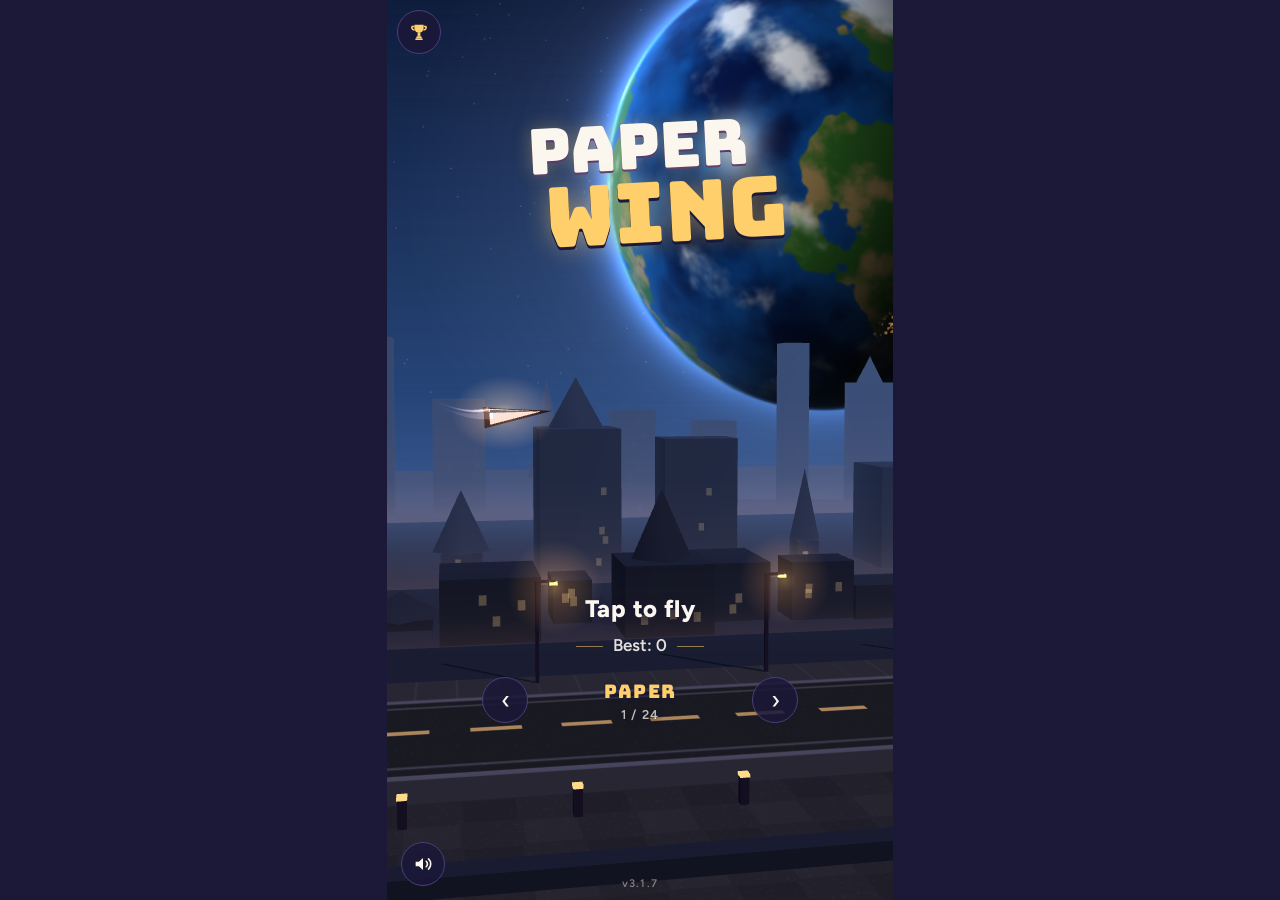
==== commit 857a8635: "v3.1.7: bira skini 'Biradan Kaynaklımı ?' (küçük harfli) Co-Authored-By: Claude Opus 5.5 <noreply@an" ====
--- a/index.html
+++ b/index.html
@@ -80,7 +80,7 @@
 <script>
   window.KK = window.KK || {};
   // Her güncellemede bunu ve sw.js'deki VERSION'ı birlikte artır
-  KK.APP_VERSION = '3.1.6';
+  KK.APP_VERSION = '3.1.7';
   KK.W = 360; KK.H = 640; KK.GROUND_Y = 584;
   KK.PALETTE = { skyTop:'#1b1838', skyMid:'#5a3a6e', skyLow:'#e9825a', sun:'#ffcf6b', cityFar:'#3a2f5c', cityNear:'#26203f', tower:'#2e2852', towerEdge:'#4a3f7a', clockFace:'#f3ead8', clockInk:'#1b1838', paper:'#fbf7ef', paperShade:'#d9d0c0', ground:'#171430', groundTop:'#3d335f', glow:'#ffcf6b', text:'#fbf7ef' };
 </script>
--- a/ui.css
+++ b/ui.css
@@ -438,6 +438,11 @@
 }
 /* v3.0: CHEERS — kehribar bira, köpük beyazı */
 .kk-skins.is-cheers .kk-skin-name {
+  /* v3.1.7: "Biradan Kaynaklımı ?" — küçük harfli yazılsın diye Bungee (sadece büyük harf) yerine Figtree kalın */
+  font-family: var(--font-body);
+  font-weight: 800;
+  font-size: 1.12em;
+  letter-spacing: .01em;
   background: linear-gradient(180deg, #fffbe8 0 34%, #ffc547 38%, #d9861a 100%);
   -webkit-background-clip: text; background-clip: text;
   color: transparent;
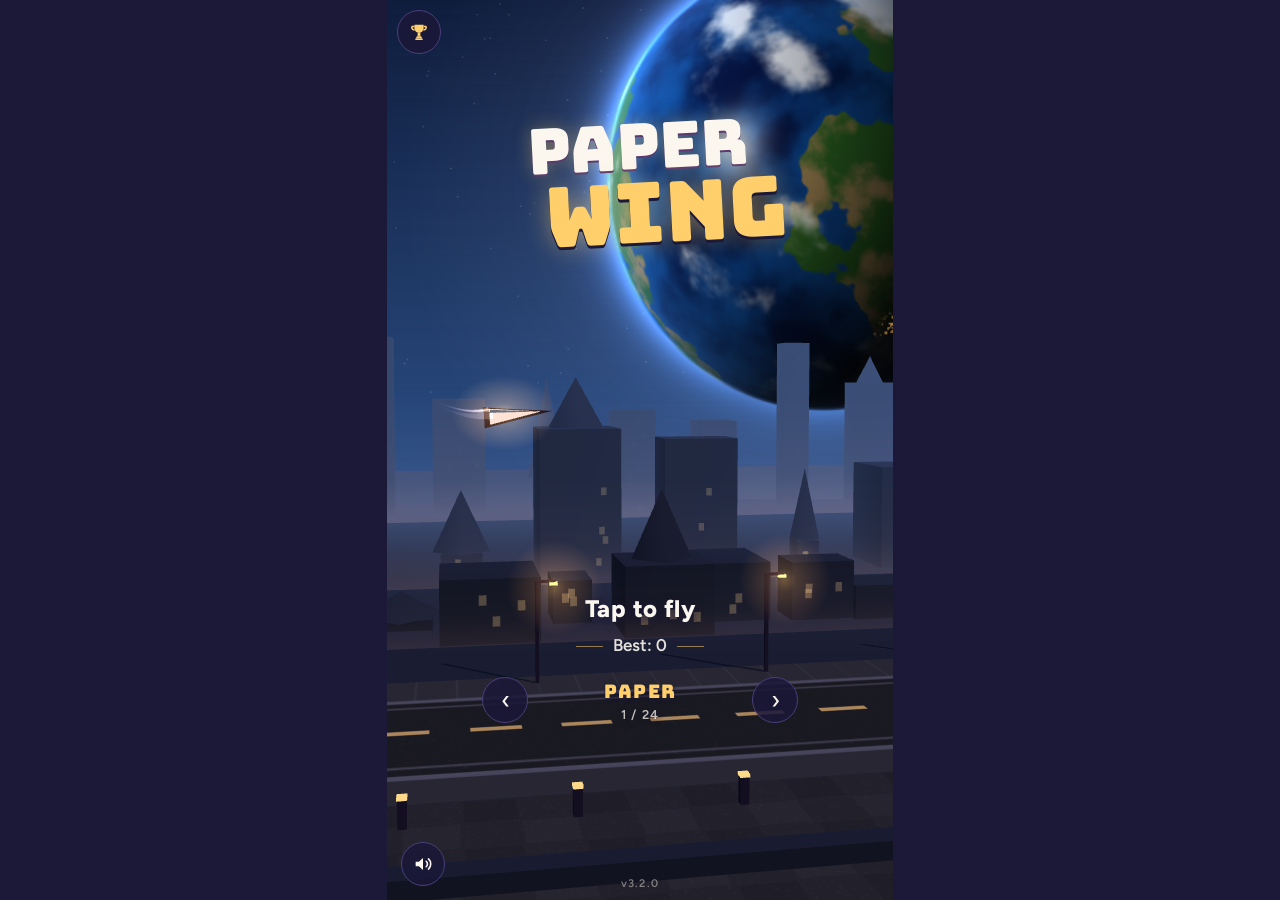
==== commit 338c9a8e: "v3.2.0: hamburger skini 'Anne biz bigmac menümüyüz' + ses kaydı Co-Authored-By: Claude Opus 5.5 <nor" ====
--- a/index.html
+++ b/index.html
@@ -80,7 +80,7 @@
 <script>
   window.KK = window.KK || {};
   // Her güncellemede bunu ve sw.js'deki VERSION'ı birlikte artır
-  KK.APP_VERSION = '3.1.7';
+  KK.APP_VERSION = '3.2.0';
   KK.W = 360; KK.H = 640; KK.GROUND_Y = 584;
   KK.PALETTE = { skyTop:'#1b1838', skyMid:'#5a3a6e', skyLow:'#e9825a', sun:'#ffcf6b', cityFar:'#3a2f5c', cityNear:'#26203f', tower:'#2e2852', towerEdge:'#4a3f7a', clockFace:'#f3ead8', clockInk:'#1b1838', paper:'#fbf7ef', paperShade:'#d9d0c0', ground:'#171430', groundTop:'#3d335f', glow:'#ffcf6b', text:'#fbf7ef' };
 </script>
@@ -89,6 +89,7 @@
 <script src="render3d.js"></script>
 <script src="music.js"></script>
 <script src="online.js"></script>
+<script src="sfxburger.js"></script>
 <script src="ui.js"></script>
 <script>
 (function () {
--- a/ui.css
+++ b/ui.css
@@ -401,6 +401,21 @@
   opacity: .75;
 }
 .kk-skins.is-locked .kk-skin-name { color: var(--paper); opacity: .55; }
+/* v3.2: "Anne biz bigmac menümüyüz" — iki satır, hardal-ketçap rengi */
+.kk-skins.is-burger .kk-skin-name {
+  font-family: var(--font-body);
+  font-weight: 800;
+  font-size: 1.08em;
+  line-height: 1.12;
+  white-space: normal;
+  text-align: center;
+  overflow: visible;
+  text-shadow: none;
+  background: linear-gradient(180deg, #ffe066 0%, #ffb02e 50%, #e0301e 100%);
+  -webkit-background-clip: text; background-clip: text;
+  color: transparent;
+  filter: drop-shadow(0 2px 0 #2a1206) drop-shadow(0 0 6px rgba(255, 176, 46, .45));
+}
 .kk-skins.is-star .kk-skin-name {
   /* v3.0: yıldızla açılan skinler — gökkuşağı akan isim */
   background: linear-gradient(90deg, #ff6ad5, #ffd36a, #6affd2, #6a9bff, #ff6ad5);
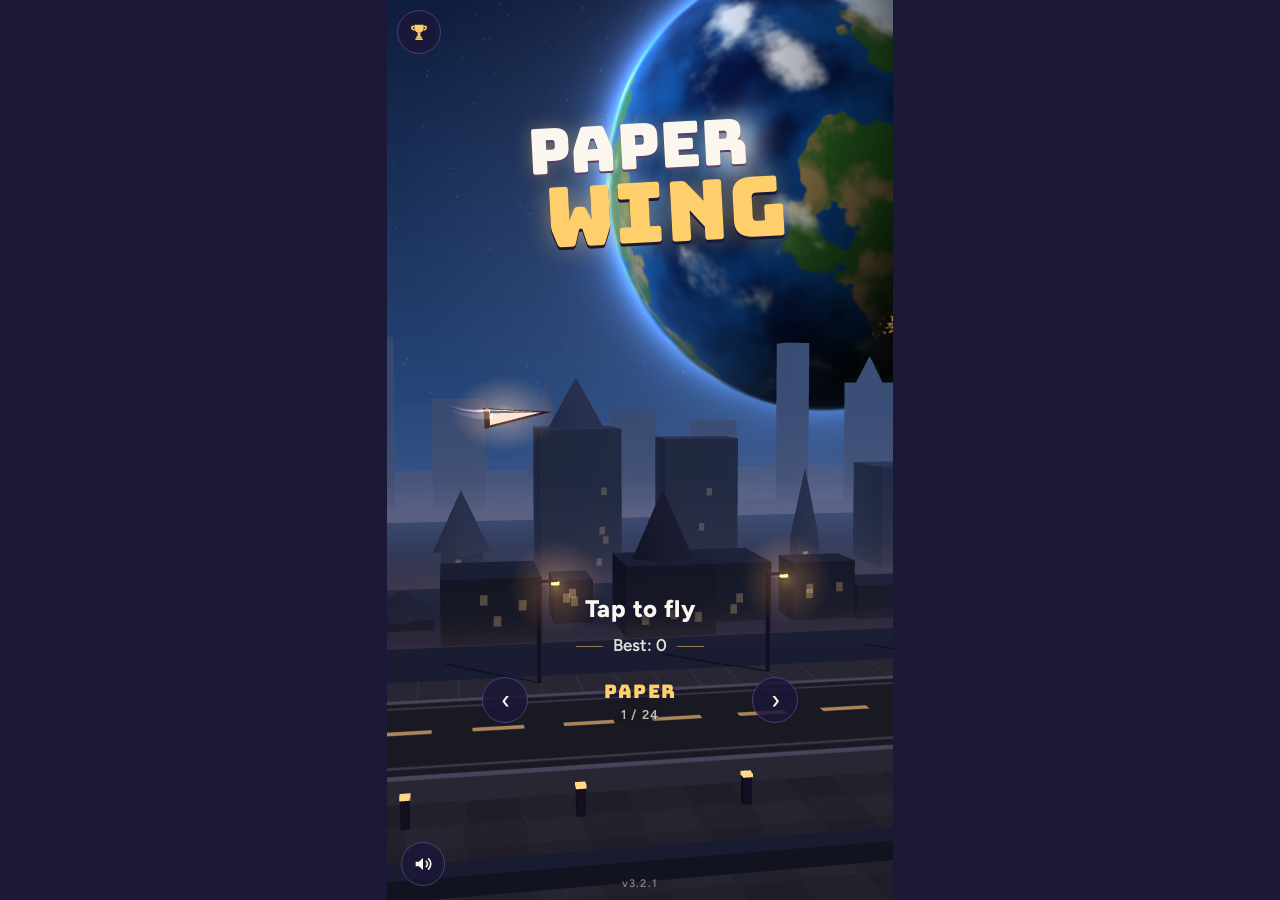
==== commit 31d4acbf: "v3.2.1: kod girişi skor tablosunda (Have a code?) Co-Authored-By: Claude Opus 5.5 <noreply@anthropic" ====
--- a/index.html
+++ b/index.html
@@ -80,7 +80,7 @@
 <script>
   window.KK = window.KK || {};
   // Her güncellemede bunu ve sw.js'deki VERSION'ı birlikte artır
-  KK.APP_VERSION = '3.2.0';
+  KK.APP_VERSION = '3.2.1';
   KK.W = 360; KK.H = 640; KK.GROUND_Y = 584;
   KK.PALETTE = { skyTop:'#1b1838', skyMid:'#5a3a6e', skyLow:'#e9825a', sun:'#ffcf6b', cityFar:'#3a2f5c', cityNear:'#26203f', tower:'#2e2852', towerEdge:'#4a3f7a', clockFace:'#f3ead8', clockInk:'#1b1838', paper:'#fbf7ef', paperShade:'#d9d0c0', ground:'#171430', groundTop:'#3d335f', glow:'#ffcf6b', text:'#fbf7ef' };
 </script>
--- a/ui.css
+++ b/ui.css
@@ -518,6 +518,12 @@
   border-radius: 12px;
 }
 .kk-ghost:active { transform: scale(.97); }
+/* v3.2.1: skor tablosunun altında küçük "Have a code?" bağlantısı */
+.kk-codelink {
+  display: block; margin: 10px auto 0; padding: 6px 10px; min-height: 32px;
+  font: 600 12px/1 var(--font-body); letter-spacing: .06em; color: var(--dusk);
+  background: none; border: 0; text-decoration: underline; text-underline-offset: 3px; opacity: .85;
+}
 .kk-count {
   position: absolute;
   inset: 0;
